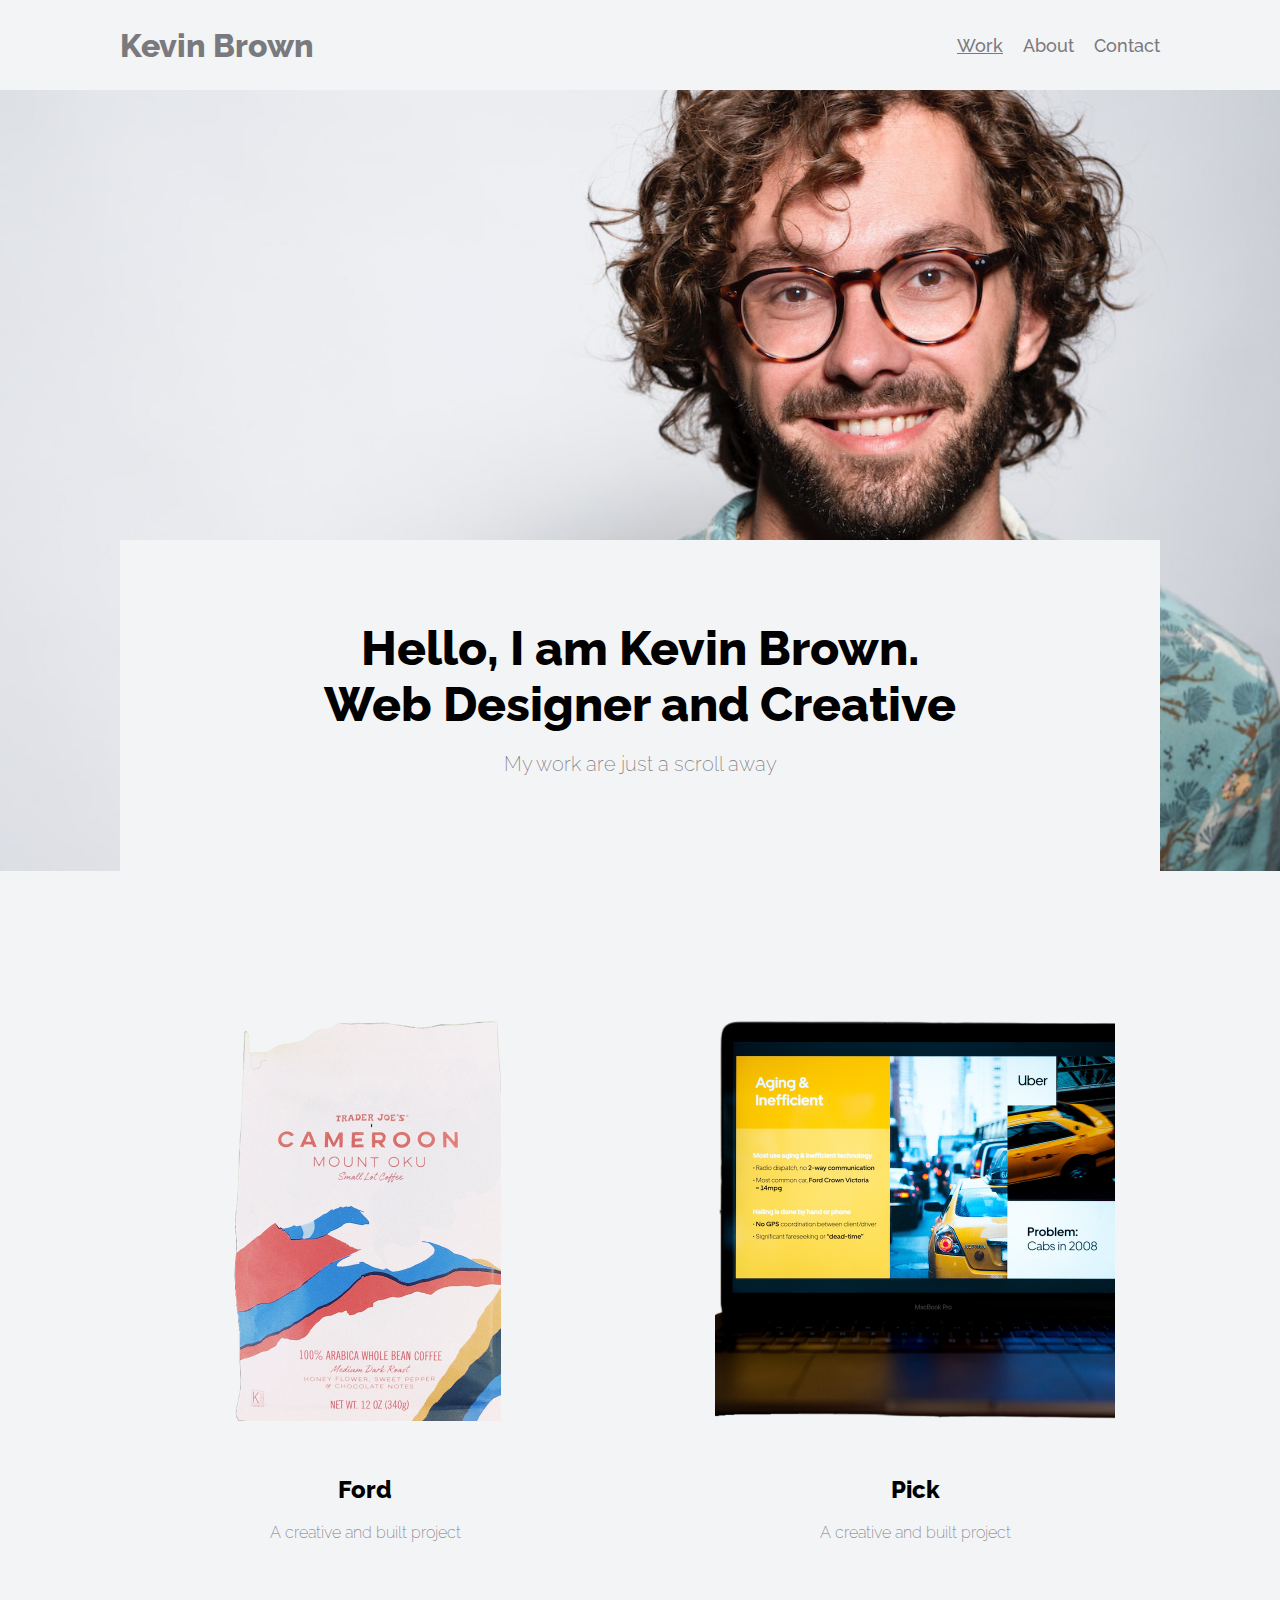
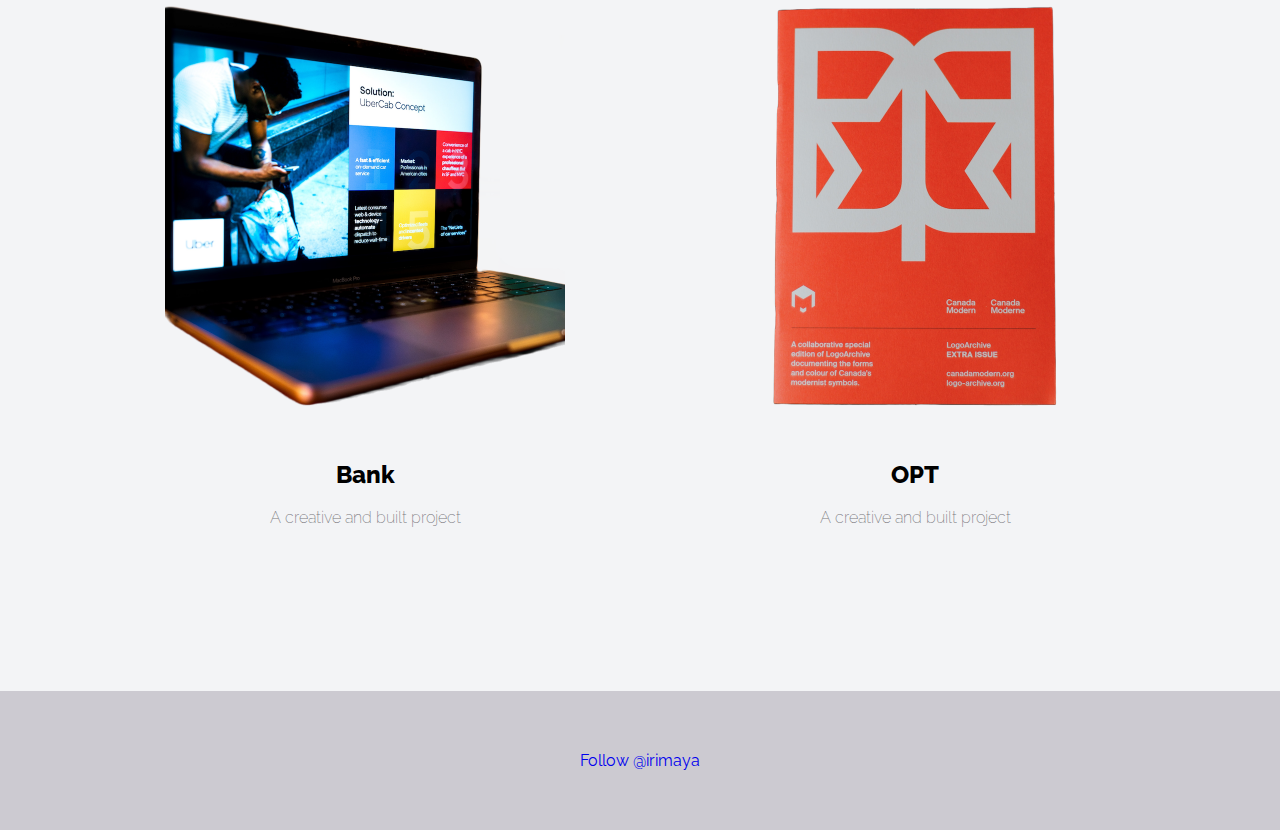
==== index.html @ 7c6395a4 "first commit" ====
<!DOCTYPE html>
<html lang="en">
	<head>
		<meta charset="UTF-8" />
		<meta http-equiv="X-UA-Compatible" content="IE=edge" />
		<meta name="viewport" content="width=device-width, initial-scale=1.0" />
		<link rel="stylesheet" href="css/style.css" />
		<link rel="stylesheet" media="screen and (max-width:768px)" href="/css/mobile.css" />
		<title>Portfolio Simple | Work</title>
	</head>
	<body>
		<header id="mainheader">
			<nav class="navbar">
				<div class="container">
					<div class="logo"><a href="index.html">Kevin Brown</a></div>
					<ul class="nav">
						<li class="current"><a href="index.html">Work</a></li>
						<li><a href="about.html">About</a></li>
						<li><a href="contact.html">Contact</a></li>
					</ul>
				</div>
			</nav>
			<div id="showcase" class="bk-showcase">
				<div class="container">
					<div class="showcase-content txt-center bk-color p-1">
						<h1 class="display-1">
							Hello, I am Kevin Brown. <br />
							Web Designer and Creative
						</h1>
						<p class="txt-large">My work are just a scroll away</p>
					</div>
				</div>
			</div>
		</header>

		<section id="work" class="container ptb-1">
			<div class="flex pb-1 txt-center">
				<div class="flex-box">
					<img src="/images/project-1.png" alt="" class="pb-1" />
					<h4>Ford</h4>
					<p>A creative and built project</p>
				</div>
				<div class="flex-box">
					<img src="/images/project-2.png" alt="" class="pb-1" />
					<h4>Pick</h4>
					<p>A creative and built project</p>
				</div>
			</div>
			<div class="flex txt-center">
				<div class="flex-box">
					<img src="/images/project-3.png" alt="" class="pb-1" />
					<h4>Bank</h4>
					<p>A creative and built project</p>
				</div>
				<div class="flex-box">
					<img src="/images/project-4.png" alt="" class="pb-1" />
					<h4>OPT</h4>
					<p>A creative and built project</p>
				</div>
			</div>
		</section>

		<footer id="mainfooter">
			<a href="https://twitter.com/irimaya?ref_src=twsrc%5Etfw" class="twitter-follow-button" data-show-count="false"
				>Follow @irimaya</a
			>
			<script async src="https://platform.twitter.com/widgets.js" charset="utf-8"></script>
		</footer>
	</body>
</html>
---- css/style.css ----
@import url('https://fonts.googleapis.com/css2?family=Raleway:wght@100;200;300;400;500;600;700;800;900&display=swap');

/* Reset */
* {
	box-sizing: border-box;
	margin: 0;
	padding: 0;
}

/* Main Styling */
body,
html {
	font-family: 'Raleway', sans-serif;
	background: #f3f4f6;
	color: #7a797d;
}

h1 {
	font-size: 2.5rem;
}
h2 {
	font-size: 2rem;
}
h4 {
	font-size: 1.5rem;
}

h1,
h2,
h4 {
	margin-bottom: 15px;
	color: #000;
	font-weight: 800;
}

ul {
	list-style: none;
}

img {
	max-width: 100%;
}

p {
	font-size: 1rem;
	margin: 10px 0;
	line-height: 1.7em;
	font-weight: 200;
}

a {
	text-decoration: none;
}

/* Utility Classes */
.container {
	max-width: 1100px;
	margin: 0 auto;
	padding: 0 30px;
}

.txt-large {
	font-size: 20px;
}

.txt-center {
	text-align: center;
}

.small {
	font-size: 12px;
}

.display-1 {
	font-size: 3rem;
}

.current {
	text-decoration: underline;
}

.btn {
	display: inline-block;
	font-size: 15px;
	padding: 12px 45px;
	cursor: pointer;
	font-weight: bold;
	letter-spacing: 1px;
	border-radius: 4px;
}

.btn-outline {
	border: 1px solid #1f2038;
	color: #1f2038;
}

.btn-outline:hover {
	background: #1f2038;
	color: #fff;
}

.p-1 {
	padding: 80px;
}

.ptb-1 {
	padding: 150px 0;
}

.ptb-2 {
	padding: 200px 0;
}

.pb-1 {
	padding-bottom: 50px;
}

.pr-1 {
	padding-right: 40px;
}

.bk-showcase {
	background: url('/images/showcase.jpg');
	background-repeat: no-repeat;
	background-position: center;
	background-size: cover;
}

.bk-color {
	background: #f3f4f6;
}

.flex {
	display: flex;
	justify-content: space-between;
}

.flex-box {
	flex: 1;
}

/* Navbar */
.navbar {
	height: 90px;
	/* height: 10vh; */
}

.navbar .logo a {
	color: #7a797d;
	font-size: 2rem;
	font-weight: 800;
}

.navbar .container {
	display: flex;
	justify-content: space-between;
	align-items: center;
	height: 100%;
}

.navbar ul {
	display: flex;
}

.navbar ul li {
	margin-left: 20px;
}

.navbar ul li a {
	color: #7a797d;
	text-decoration: none;
	font-size: 18px;
	font-weight: 500;
}

/* Showcase */
#showcase .container {
	padding-top: 450px;
}

/* Work */
#work img {
	height: 450px;
}

/* Footer */
#mainfooter {
	background: #cccad1;
	text-align: center;
	padding: 60px;
}
---- css/mobile.css ----
/* Utility Classes */
.display-1 {
	font-size: 2.5rem;
}

.p-1 {
	padding: 50px;
}

.ptb-1 {
	padding: 80px 0;
}

.ptb-2 {
	padding: 200px 0;
}

.pr-1 {
	padding-right: 0;
}

.flex {
	flex-direction: column;
}

/* Navbar */
#navbar {
	height: 100%;
	padding: 20px 0;
}

#navbar .container {
	flex-direction: column;
}

/* About */
#about {
	text-align: center;
}

#about img {
	padding-top: 20px;
}
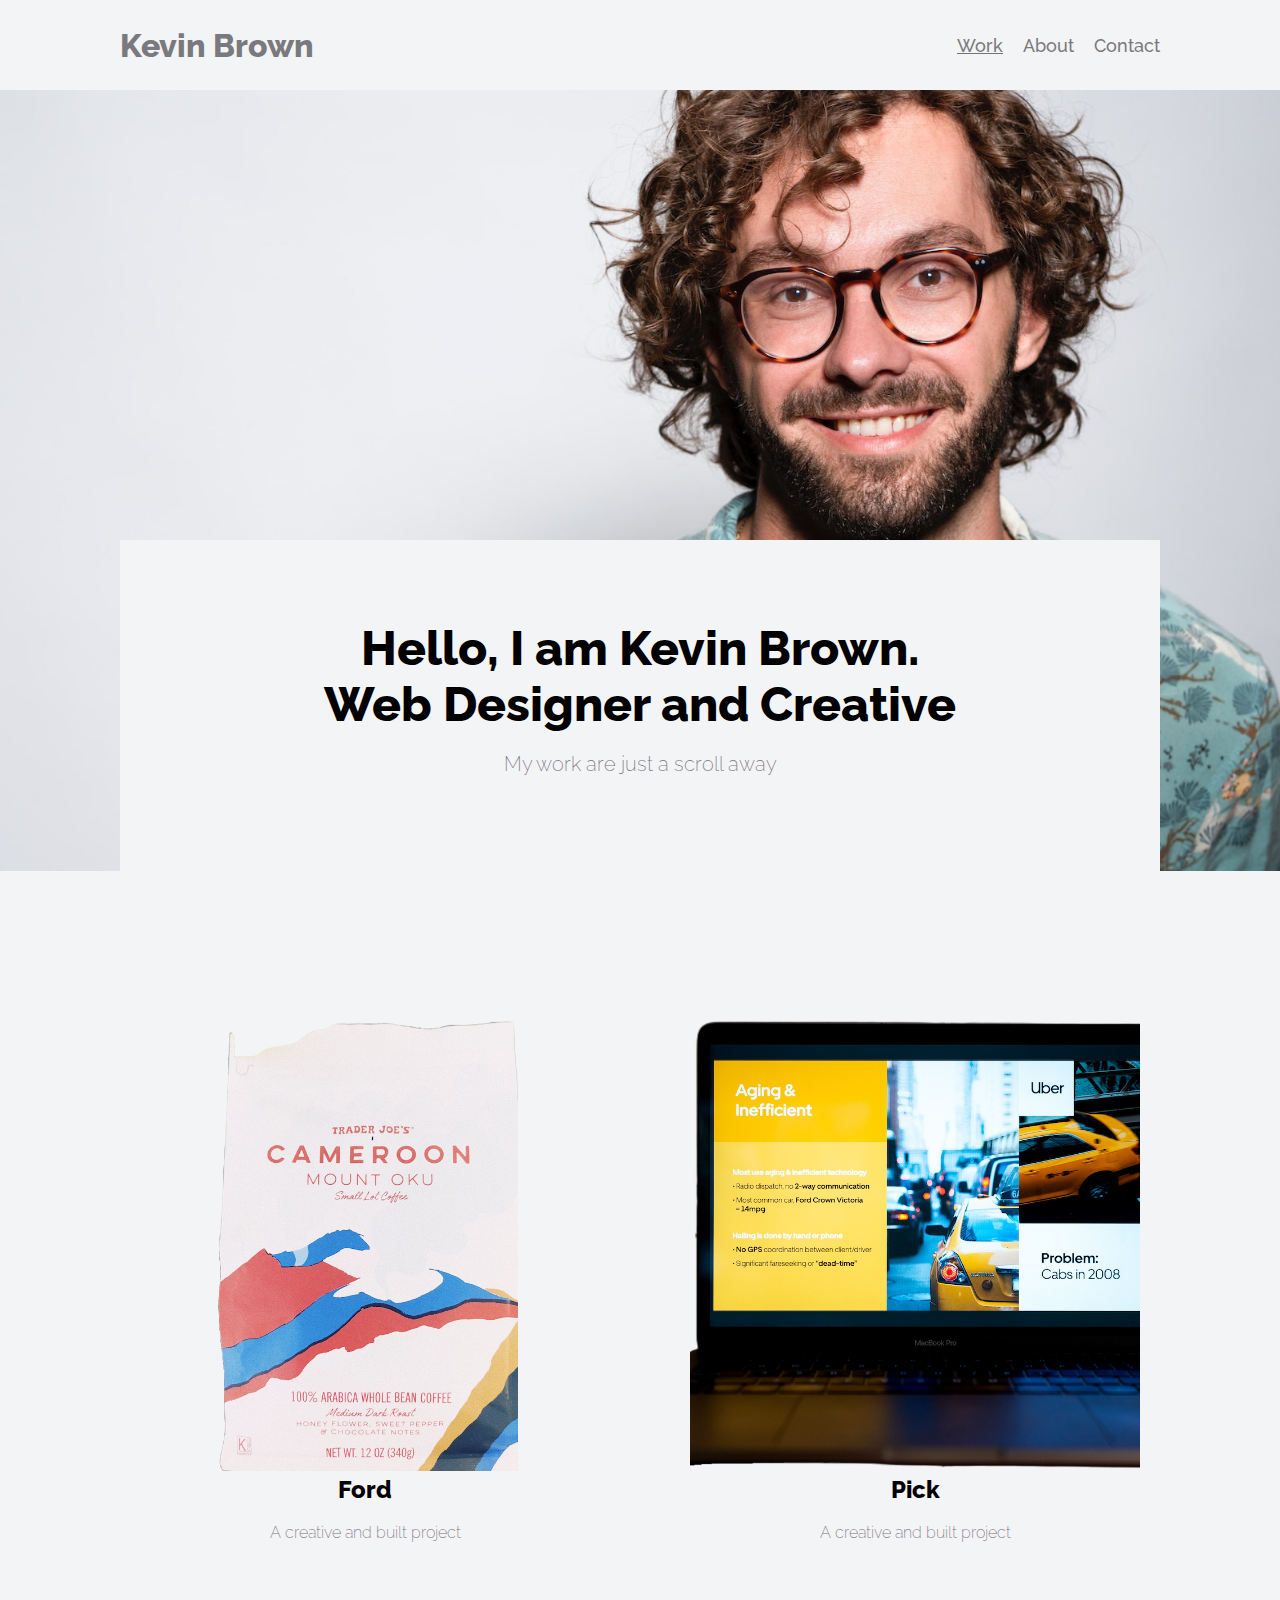
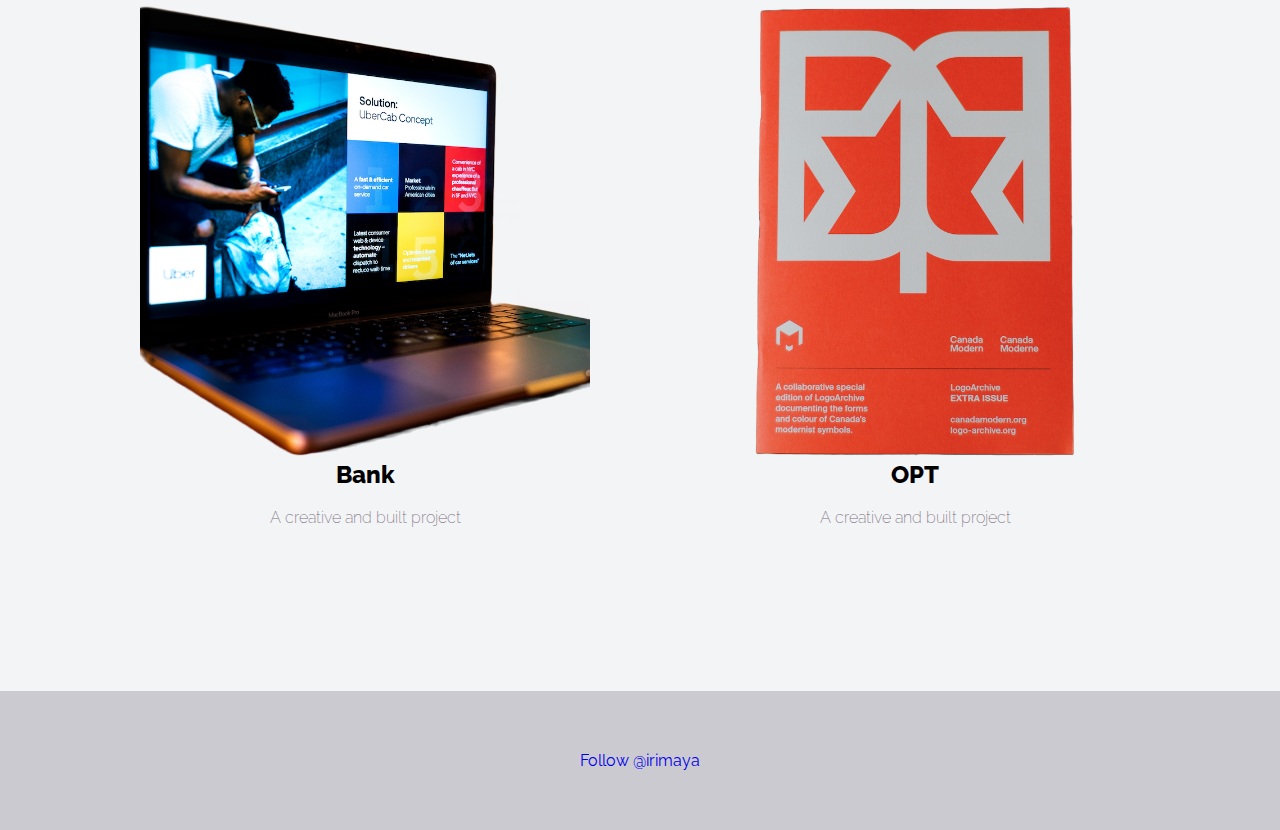
==== commit b5e75840: "updated styles" ====
--- a/index.html
+++ b/index.html
@@ -4,16 +4,16 @@
 		<meta charset="UTF-8" />
 		<meta http-equiv="X-UA-Compatible" content="IE=edge" />
 		<meta name="viewport" content="width=device-width, initial-scale=1.0" />
-		<link rel="stylesheet" href="css/style.css" />
+		<link rel="stylesheet" href="/css/style.css" />
 		<link rel="stylesheet" media="screen and (max-width:768px)" href="/css/mobile.css" />
-		<title>Portfolio Simple | Work</title>
+		<title>Portfolio Simple | Welcome</title>
 	</head>
 	<body>
 		<header id="mainheader">
 			<nav class="navbar">
 				<div class="container">
 					<div class="logo"><a href="index.html">Kevin Brown</a></div>
-					<ul class="nav">
+					<ul>
 						<li class="current"><a href="index.html">Work</a></li>
 						<li><a href="about.html">About</a></li>
 						<li><a href="contact.html">Contact</a></li>
@@ -23,10 +23,7 @@
 			<div id="showcase" class="bk-showcase">
 				<div class="container">
 					<div class="showcase-content txt-center bk-color p-1">
-						<h1 class="display-1">
-							Hello, I am Kevin Brown. <br />
-							Web Designer and Creative
-						</h1>
+						<h1 class="display-1">Hello, I am Kevin Brown. <br />Web Designer and Creative</h1>
 						<p class="txt-large">My work are just a scroll away</p>
 					</div>
 				</div>
@@ -36,31 +33,31 @@
 		<section id="work" class="container ptb-1">
 			<div class="flex pb-1 txt-center">
 				<div class="flex-box">
-					<img src="/images/project-1.png" alt="" class="pb-1" />
+					<img src="/images/project-1.png" alt="" />
 					<h4>Ford</h4>
 					<p>A creative and built project</p>
 				</div>
 				<div class="flex-box">
-					<img src="/images/project-2.png" alt="" class="pb-1" />
+					<img src="/images/project-2.png" alt="" />
 					<h4>Pick</h4>
 					<p>A creative and built project</p>
 				</div>
 			</div>
 			<div class="flex txt-center">
 				<div class="flex-box">
-					<img src="/images/project-3.png" alt="" class="pb-1" />
+					<img src="/images/project-3.png" alt="" />
 					<h4>Bank</h4>
 					<p>A creative and built project</p>
 				</div>
 				<div class="flex-box">
-					<img src="/images/project-4.png" alt="" class="pb-1" />
+					<img src="/images/project-4.png" alt="" />
 					<h4>OPT</h4>
 					<p>A creative and built project</p>
 				</div>
 			</div>
 		</section>
 
-		<footer id="mainfooter">
+		<footer id="mainfooter" class="txt-center">
 			<a href="https://twitter.com/irimaya?ref_src=twsrc%5Etfw" class="twitter-follow-button" data-show-count="false"
 				>Follow @irimaya</a
 			>
--- a/css/style.css
+++ b/css/style.css
@@ -3,16 +3,16 @@
 /* Reset */
 * {
 	box-sizing: border-box;
+	padding: 0;
 	margin: 0;
-	padding: 0;
 }
 
 /* Main Styling */
-body,
-html {
+html,
+body {
 	font-family: 'Raleway', sans-serif;
 	background: #f3f4f6;
-	color: #7a797d;
+	color: #7a707d;
 }
 
 h1 {
@@ -67,36 +67,12 @@
 	text-align: center;
 }
 
-.small {
-	font-size: 12px;
-}
-
 .display-1 {
 	font-size: 3rem;
 }
 
 .current {
 	text-decoration: underline;
-}
-
-.btn {
-	display: inline-block;
-	font-size: 15px;
-	padding: 12px 45px;
-	cursor: pointer;
-	font-weight: bold;
-	letter-spacing: 1px;
-	border-radius: 4px;
-}
-
-.btn-outline {
-	border: 1px solid #1f2038;
-	color: #1f2038;
-}
-
-.btn-outline:hover {
-	background: #1f2038;
-	color: #fff;
 }
 
 .p-1 {
@@ -142,7 +118,6 @@
 /* Navbar */
 .navbar {
 	height: 90px;
-	/* height: 10vh; */
 }
 
 .navbar .logo a {
@@ -168,7 +143,6 @@
 
 .navbar ul li a {
 	color: #7a797d;
-	text-decoration: none;
 	font-size: 18px;
 	font-weight: 500;
 }
@@ -186,6 +160,5 @@
 /* Footer */
 #mainfooter {
 	background: #cccad1;
-	text-align: center;
 	padding: 60px;
 }
--- a/css/mobile.css
+++ b/css/mobile.css
@@ -11,10 +11,6 @@
 	padding: 80px 0;
 }
 
-.ptb-2 {
-	padding: 200px 0;
-}
-
 .pr-1 {
 	padding-right: 0;
 }
@@ -23,21 +19,6 @@
 	flex-direction: column;
 }
 
-/* Navbar */
-#navbar {
-	height: 100%;
-	padding: 20px 0;
+.flex-box {
+	flex: 1;
 }
-
-#navbar .container {
-	flex-direction: column;
-}
-
-/* About */
-#about {
-	text-align: center;
-}
-
-#about img {
-	padding-top: 20px;
-}
